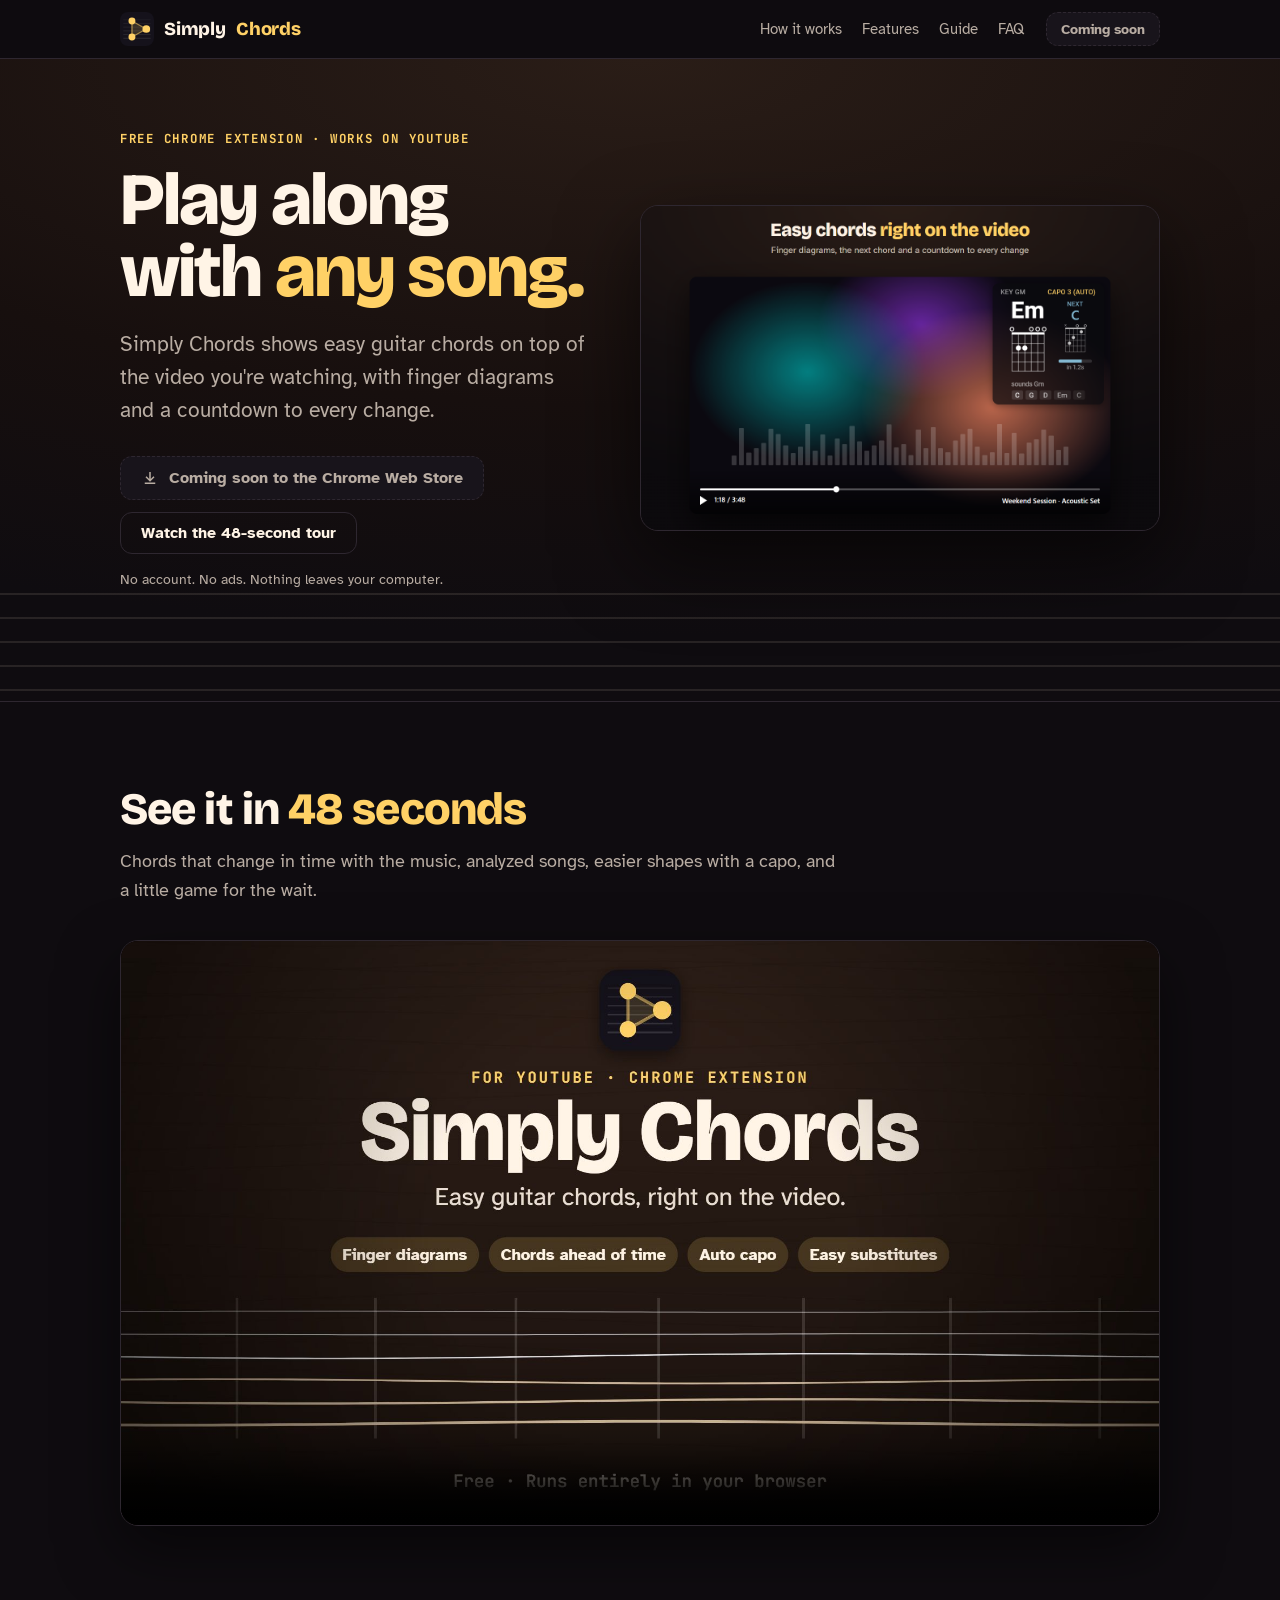
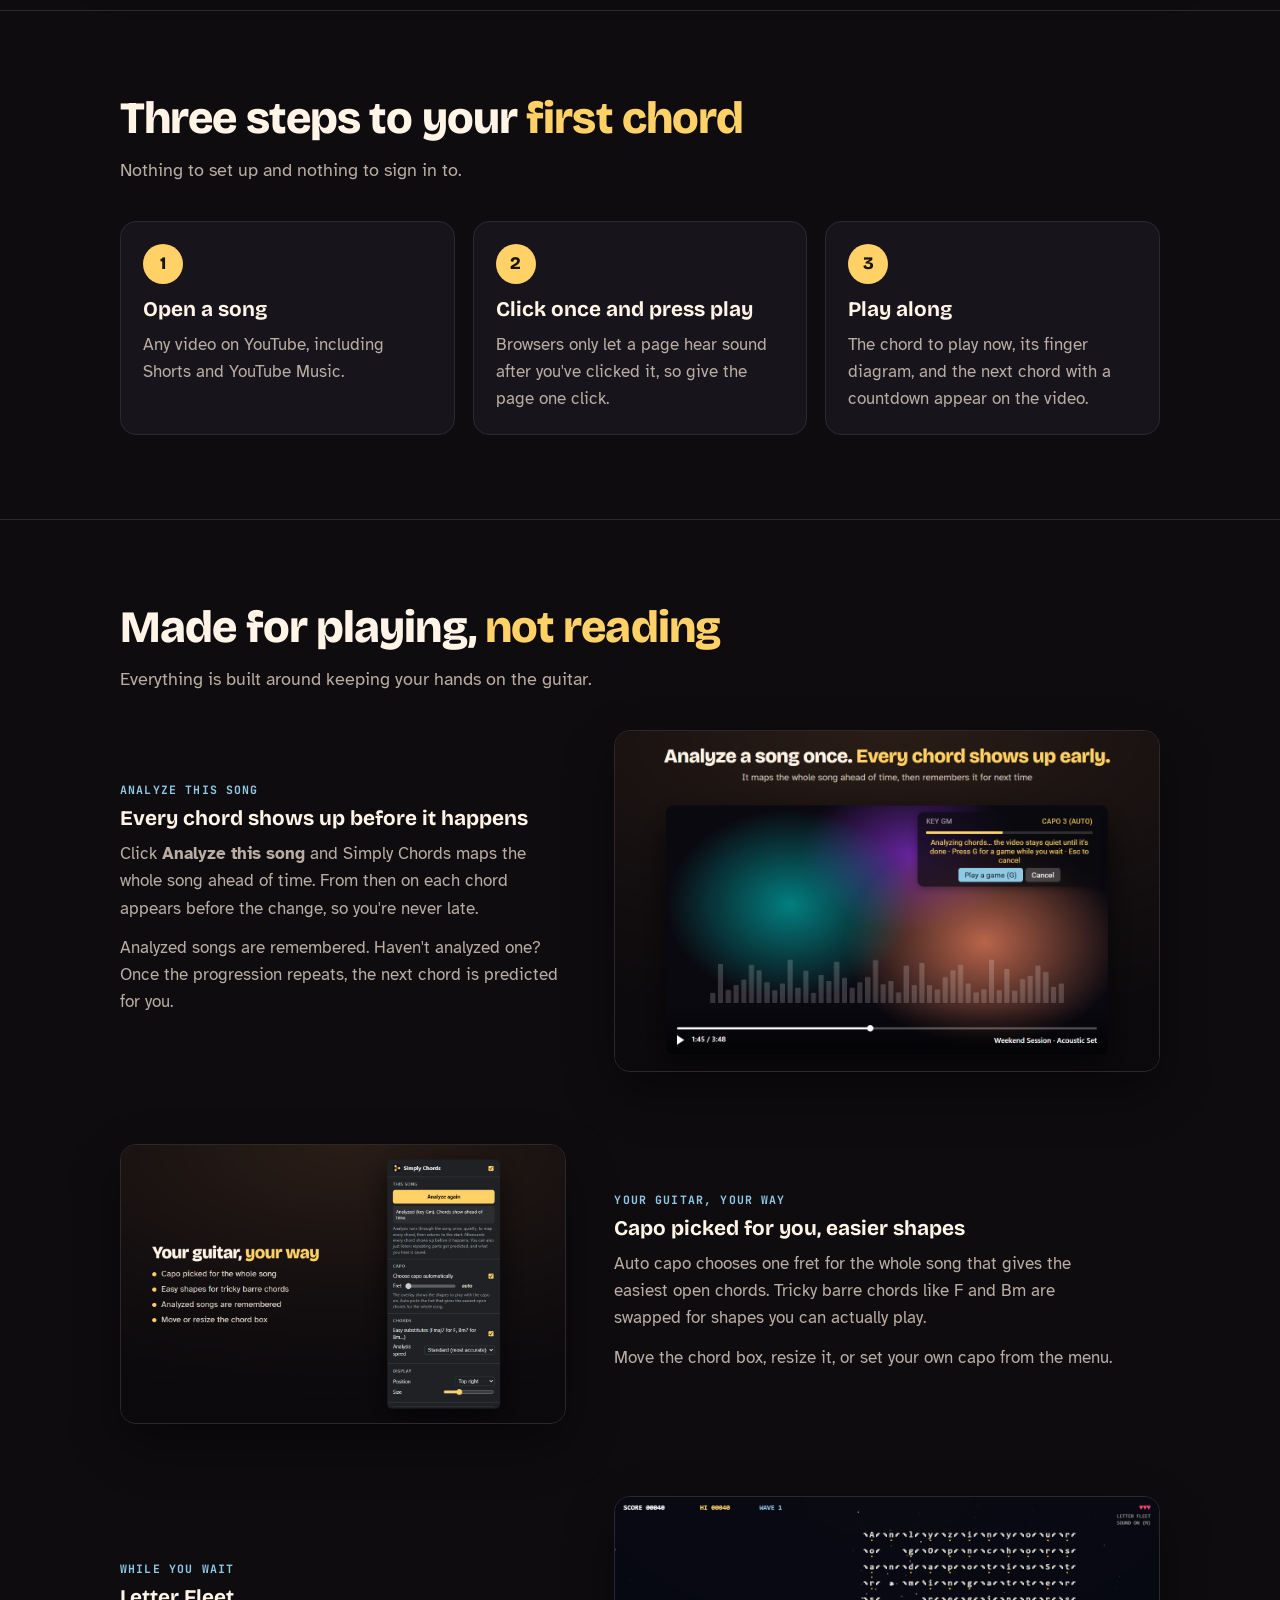
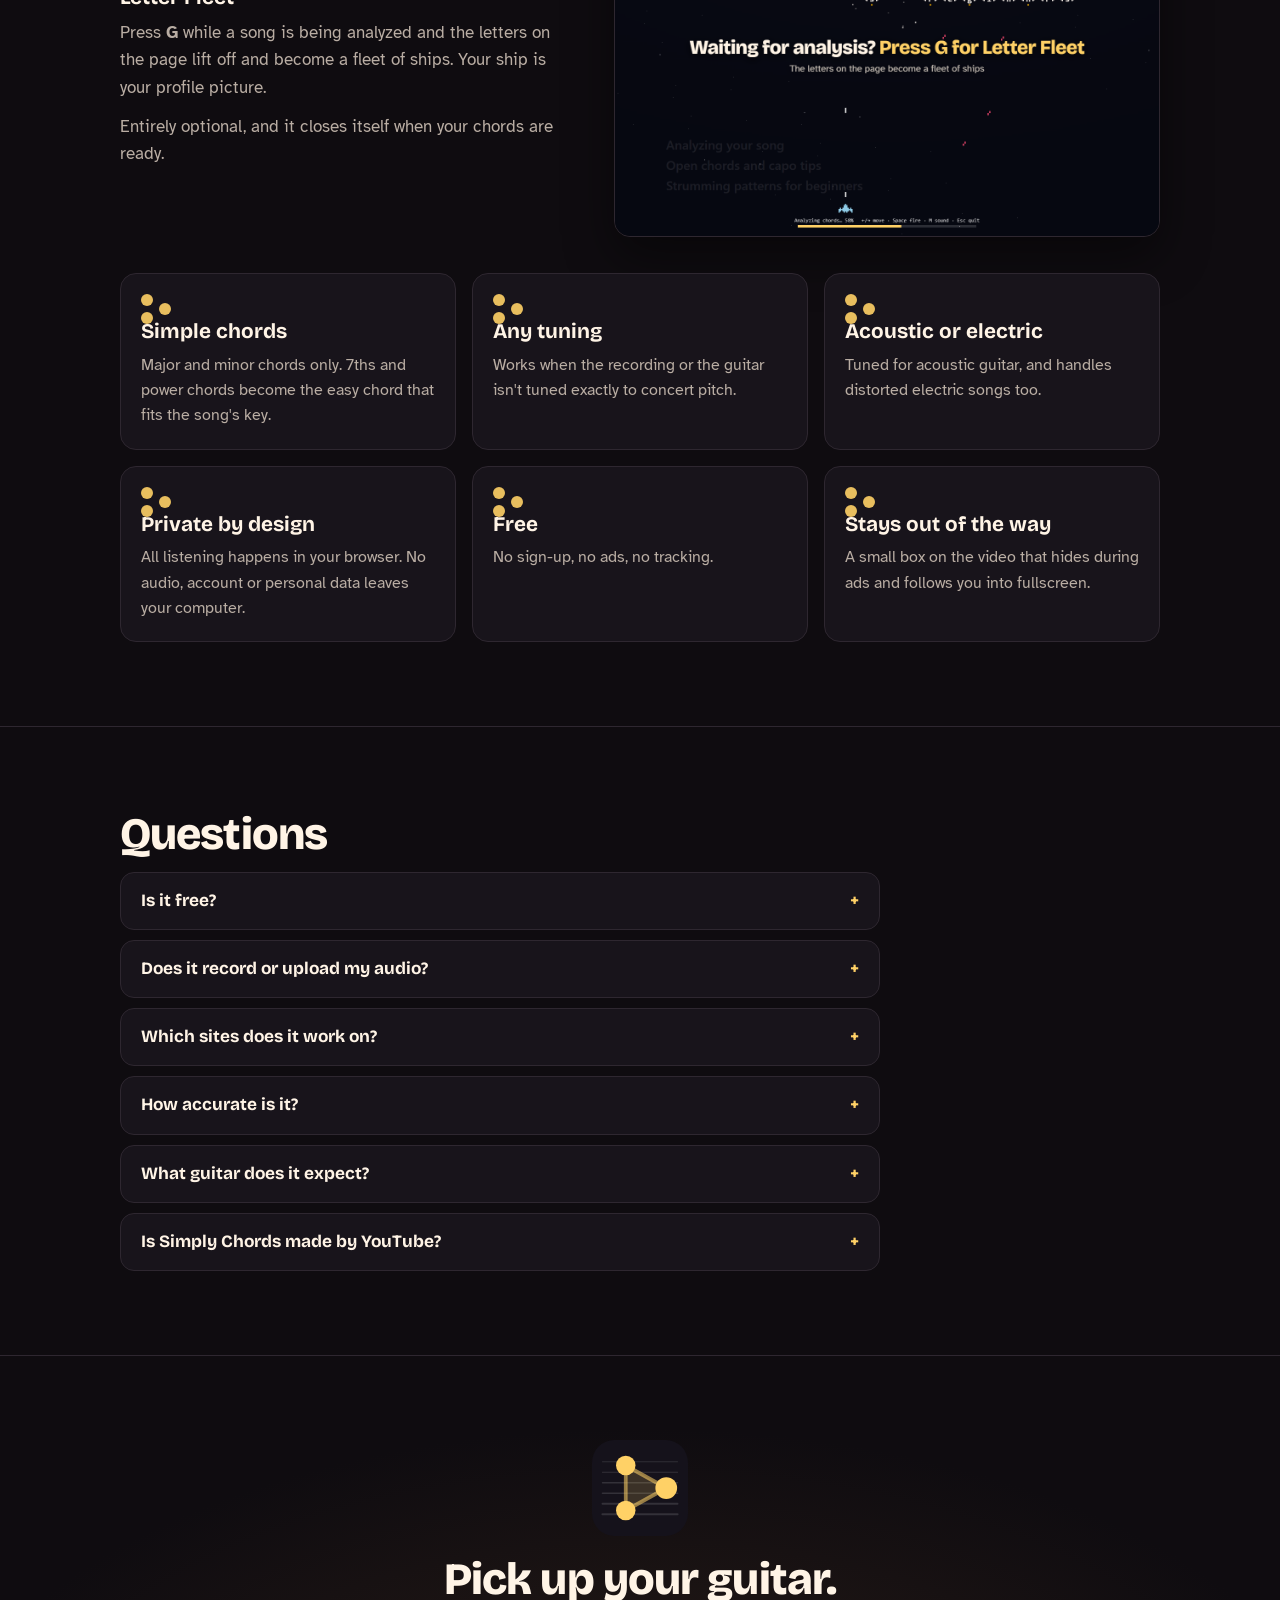
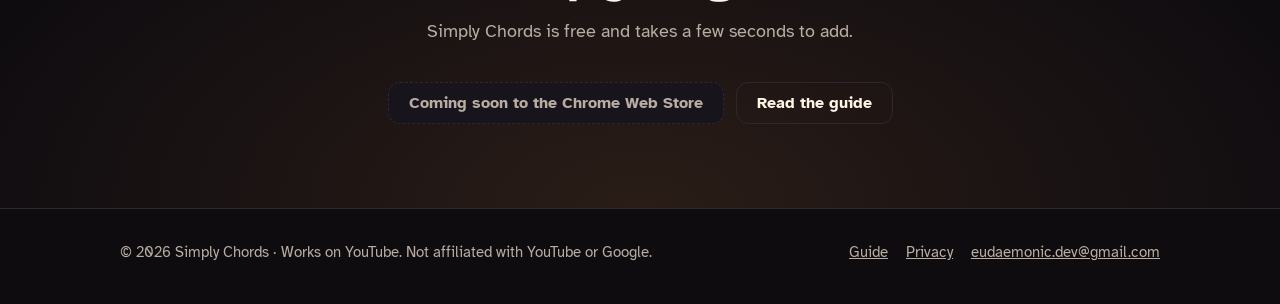
==== index.html @ 9faaf2b8 "Added Website" ====
<!doctype html>
<html lang="en">
<head>
  <meta charset="utf-8">
  <meta name="viewport" content="width=device-width, initial-scale=1">
  <title>Simply Chords: easy guitar chords on the video you're watching</title>
  <meta name="description" content="A free Chrome extension that shows easy guitar chords, with finger diagrams, on top of the YouTube video you're watching. Auto capo, easy shapes, and every chord shown as you need it.">
  <meta property="og:title" content="Simply Chords">
  <meta property="og:description" content="Easy guitar chords, right on the video. A free Chrome extension for playing along.">
  <meta property="og:image" content="assets/marquee-1400x560.png">
  <link rel="icon" type="image/png" href="assets/icon32.png">
  <link rel="preconnect" href="https://fonts.googleapis.com">
  <link rel="preconnect" href="https://fonts.gstatic.com" crossorigin>
  <link rel="stylesheet" href="https://fonts.googleapis.com/css2?family=Bricolage+Grotesque:opsz,wght@12..96,700;12..96,800&family=Atkinson+Hyperlegible:wght@400;700&family=JetBrains+Mono:wght@700&display=swap">
  <link rel="stylesheet" href="site.css">
</head>
<body>
  <header class="nav">
    <div class="wrap">
      <a class="brand" href="./"><img src="assets/icon-mark.svg" alt="">Simply <b>Chords</b></a>
      <nav class="nav-links" aria-label="Sections">
        <a href="#how">How it works</a>
        <a href="#features">Features</a>
        <a href="guide.html">Guide</a>
        <a href="#faq">FAQ</a>
      </nav>
      <a class="btn btn-gold btn-sm" data-store-link data-soon="Coming soon" href="#"><span data-label>Add to Chrome</span></a>
    </div>
  </header>

  <main>
    <div class="hero">
      <div class="wrap">
        <div>
          <p class="eyebrow">Free Chrome extension · Works on YouTube</p>
          <h1>Play along with <em>any song.</em></h1>
          <p class="lede">Simply Chords shows easy guitar chords on top of the video you're watching, with finger diagrams and a countdown to every change.</p>
          <div class="cta">
            <a class="btn btn-gold" data-store-link href="#">
              <svg viewBox="0 0 24 24" aria-hidden="true"><path fill="currentColor" d="M11 4h2v9.2l3.6-3.6 1.4 1.4-6 6-6-6 1.4-1.4 3.6 3.6z"/><path fill="currentColor" d="M5 18h14v2H5z"/></svg>
              <span data-label>Add to Chrome, it's free</span>
            </a>
            <a class="btn btn-ghost" href="#tour">Watch the 48-second tour</a>
          </div>
          <p class="fine">No account. No ads. Nothing leaves your computer.</p>
        </div>
        <img class="hero-shot" src="assets/screenshot-1-chords.png" width="1280" height="800" alt="The Simply Chords chord box on a video: the chord Em with its finger diagram, the next chord C with a countdown, capo 3 chosen automatically, and the upcoming chords.">
      </div>
    </div>

    <section id="tour" aria-labelledby="tour-h">
      <div class="wrap">
        <h2 id="tour-h">See it in <em>48 seconds</em></h2>
        <p class="intro">Chords that change in time with the music, analyzed songs, easier shapes with a capo, and a little game for the wait.</p>
        <div class="video">
          <video controls preload="metadata" poster="assets/promo-poster.jpg" playsinline>
            <source src="assets/simply-chords-promo.mp4" type="video/mp4">
            Your browser can't play this video. <a href="assets/simply-chords-promo.mp4">Download it</a> instead.
          </video>
        </div>
      </div>
    </section>

    <section id="how" aria-labelledby="how-h">
      <div class="wrap">
        <h2 id="how-h">Three steps to your <em>first chord</em></h2>
        <p class="intro">Nothing to set up and nothing to sign in to.</p>
        <ol class="steps">
          <li><h3>Open a song</h3><p>Any video on YouTube, including Shorts and YouTube Music.</p></li>
          <li><h3>Click once and press play</h3><p>Browsers only let a page hear sound after you've clicked it, so give the page one click.</p></li>
          <li><h3>Play along</h3><p>The chord to play now, its finger diagram, and the next chord with a countdown appear on the video.</p></li>
        </ol>
      </div>
    </section>

    <section id="features" aria-labelledby="features-h">
      <div class="wrap">
        <h2 id="features-h">Made for playing, <em>not reading</em></h2>
        <p class="intro">Everything is built around keeping your hands on the guitar.</p>

        <div class="feature">
          <div class="text">
            <span class="tag">Analyze this song</span>
            <h3>Every chord shows up before it happens</h3>
            <p>Click <strong>Analyze this song</strong> and Simply Chords maps the whole song ahead of time. From then on each chord appears before the change, so you're never late.</p>
            <p>Analyzed songs are remembered. Haven't analyzed one? Once the progression repeats, the next chord is predicted for you.</p>
          </div>
          <img class="shot" src="assets/screenshot-2-analyze.png" width="1280" height="800" loading="lazy" alt="The chord box while a song is being analyzed, with a progress bar and a button to play a game while you wait.">
        </div>

        <div class="feature flip">
          <div class="text">
            <span class="tag">Your guitar, your way</span>
            <h3>Capo picked for you, easier shapes</h3>
            <p>Auto capo chooses one fret for the whole song that gives the easiest open chords. Tricky barre chords like F and Bm are swapped for shapes you can actually play.</p>
            <p>Move the chord box, resize it, or set your own capo from the menu.</p>
          </div>
          <img class="shot" src="assets/screenshot-3-menu.png" width="1280" height="800" loading="lazy" alt="The Simply Chords menu with capo, easy shapes, analysis and display settings.">
        </div>

        <div class="feature">
          <div class="text">
            <span class="tag">While you wait</span>
            <h3>Letter Fleet</h3>
            <p>Press <strong>G</strong> while a song is being analyzed and the letters on the page lift off and become a fleet of ships. Your ship is your profile picture.</p>
            <p>Entirely optional, and it closes itself when your chords are ready.</p>
          </div>
          <img class="shot" src="assets/screenshot-4-game.png" width="1280" height="800" loading="lazy" alt="The Letter Fleet game: letters from the page arranged as a fleet of small winged ships above the player's ship.">
        </div>

        <div class="grid">
          <div class="card"><div class="dot"></div><h3>Simple chords</h3><p>Major and minor chords only. 7ths and power chords become the easy chord that fits the song's key.</p></div>
          <div class="card"><div class="dot"></div><h3>Any tuning</h3><p>Works when the recording or the guitar isn't tuned exactly to concert pitch.</p></div>
          <div class="card"><div class="dot"></div><h3>Acoustic or electric</h3><p>Tuned for acoustic guitar, and handles distorted electric songs too.</p></div>
          <div class="card"><div class="dot"></div><h3>Private by design</h3><p>All listening happens in your browser. No audio, account or personal data leaves your computer.</p></div>
          <div class="card"><div class="dot"></div><h3>Free</h3><p>No sign-up, no ads, no tracking.</p></div>
          <div class="card"><div class="dot"></div><h3>Stays out of the way</h3><p>A small box on the video that hides during ads and follows you into fullscreen.</p></div>
        </div>
      </div>
    </section>

    <section id="faq" aria-labelledby="faq-h">
      <div class="wrap">
        <h2 id="faq-h">Questions</h2>
        <div class="faq">
          <details><summary>Is it free?</summary><p>Yes. No account, no ads and no paid version.</p></details>
          <details><summary>Does it record or upload my audio?</summary><p>No. The sound of the video is analyzed in your browser as it plays and is never recorded, saved or sent anywhere. See the <a href="privacy.html">privacy policy</a>.</p></details>
          <details><summary>Which sites does it work on?</summary><p>YouTube and YouTube Music, in Chrome and other Chromium browsers such as Edge.</p></details>
          <details><summary>How accurate is it?</summary><p>Very good on clear guitar songs, and an analyzed song is more accurate than live listening. Busy mixes with loud vocals or heavy effects are the hardest. Inversions and slash chords (like G/B) aren't shown.</p></details>
          <details><summary>What guitar does it expect?</summary><p>A 6-string guitar in standard tuning. Shapes are chosen to be comfortable on an acoustic, with a capo where it helps.</p></details>
          <details><summary>Is Simply Chords made by YouTube?</summary><p>No. Simply Chords is an independent extension that works on YouTube. It isn't affiliated with or endorsed by YouTube or Google.</p></details>
        </div>
      </div>
    </section>

    <section class="closing" aria-labelledby="closing-h">
      <div class="wrap">
        <img src="assets/icon-mark.svg" alt="">
        <h2 id="closing-h">Pick up your guitar.</h2>
        <p class="intro" style="margin-inline:auto">Simply Chords is free and takes a few seconds to add.</p>
        <div class="cta"><a class="btn btn-gold" data-store-link href="#"><span data-label>Add to Chrome, it's free</span></a><a class="btn btn-ghost" href="guide.html">Read the guide</a></div>
      </div>
    </section>
  </main>

  <footer>
    <div class="wrap">
      <span>© <span id="year">2026</span> Simply Chords · Works on YouTube. Not affiliated with YouTube or Google.</span>
      <nav aria-label="Footer">
        <a href="guide.html">Guide</a>
        <a href="privacy.html">Privacy</a>
        <a href="mailto:eudaemonic.dev@gmail.com">eudaemonic.dev@gmail.com</a>
      </nav>
    </div>
  </footer>

  <script src="config.js"></script>
  <script src="site.js"></script>
</body>
</html>
---- site.css ----
/* Simply Chords site. One committed look (dark rosewood + chord yellow), matching the extension, icon and promo.
   Layout: a single scrolling page; sections alternate text and real screenshots; a fixed-width reading column for copy. */
:root {
  color-scheme: dark;
  --ink: #0f0c10;          /* page ground */
  --wood: #2a1d17;         /* hero rosewood */
  --panel: #18141b;        /* raised surfaces */
  --line: #2e2730;
  --cream: #fff4e6;        /* text */
  --muted: #b9ada3;
  --gold: #ffd166;         /* chord yellow, the one accent */
  --gold-ink: #1a1408;
  --blue: #8ecae6;         /* "next chord" blue, used sparingly */
  --font-display: "Bricolage Grotesque", "Segoe UI", system-ui, sans-serif;
  --font-body: "Atkinson Hyperlegible", "Segoe UI", system-ui, sans-serif;
  --font-mono: "JetBrains Mono", ui-monospace, Consolas, monospace;
  --gutter: clamp(16px, 4vw, 40px);
}
* { box-sizing: border-box; }
html { scroll-behavior: smooth; }
@media (prefers-reduced-motion: reduce) { html { scroll-behavior: auto; } }
body { margin: 0; background: var(--ink); color: var(--cream); font-family: var(--font-body); font-size: 1.06rem; line-height: 1.6; }
img, video { max-width: 100%; height: auto; display: block; }
a { color: var(--gold); }
:focus-visible { outline: 3px solid var(--gold); outline-offset: 3px; border-radius: 6px; }
.wrap { max-width: 1120px; margin: 0 auto; padding-inline: var(--gutter); }

/* Nav */
.nav { position: sticky; top: 0; z-index: 10; background: rgba(15, 12, 16, 0.86); backdrop-filter: blur(10px); border-bottom: 1px solid var(--line); }
.nav .wrap { display: flex; align-items: center; gap: 22px; padding-block: 12px; }
.brand { display: flex; align-items: center; gap: 10px; text-decoration: none; color: var(--cream); font: 800 1.15rem/1 var(--font-display); letter-spacing: -0.01em; margin-right: auto; }
.brand img { width: 34px; height: 34px; }
.brand b { color: var(--gold); font-weight: 800; }
.nav-links { display: flex; gap: 20px; }
.nav-links a { color: var(--muted); text-decoration: none; font-size: 0.95rem; }
.nav-links a:hover { color: var(--cream); }
@media (max-width: 760px) { .nav-links { display: none; } }

/* Buttons */
.btn { display: inline-flex; align-items: center; gap: 10px; padding: 12px 20px; border-radius: 12px; font: 700 1rem/1 var(--font-body); text-decoration: none; cursor: pointer; border: 0; }
.btn-gold { background: var(--gold); color: var(--gold-ink); box-shadow: 0 10px 26px rgba(255, 209, 102, 0.18); }
.btn-gold:hover { background: #ffdc85; }
.btn-ghost { color: var(--cream); border: 1px solid var(--line); background: transparent; }
.btn-ghost:hover { border-color: var(--muted); }
.btn.is-soon { background: var(--panel); color: var(--muted); box-shadow: none; border: 1px dashed var(--line); cursor: default; }
.btn-sm { padding: 9px 14px; font-size: 0.9rem; }
.btn svg { width: 18px; height: 18px; flex: none; }

/* Hero */
.hero { position: relative; overflow: hidden; background: radial-gradient(120% 90% at 50% 0%, var(--wood) 0%, #170f0e 60%, var(--ink) 100%); border-bottom: 1px solid var(--line); }
.hero::after { /* six strings */
  content: ""; position: absolute; left: 0; right: 0; bottom: 10px; height: 120px; pointer-events: none; opacity: 0.22;
  background: repeating-linear-gradient(180deg, transparent 0 22px, rgba(222, 206, 184, 0.55) 22px 24px);
}
.hero .wrap { position: relative; z-index: 1; display: grid; grid-template-columns: minmax(0, 1fr) minmax(0, 1.1fr); gap: 48px; align-items: center; padding-block: 72px 96px; }
@media (max-width: 900px) { .hero .wrap { grid-template-columns: minmax(0, 1fr); padding-block: 48px 72px; } }
.eyebrow { font: 700 0.78rem/1.3 var(--font-mono); letter-spacing: 0.14em; text-transform: uppercase; color: var(--gold); margin: 0 0 16px; }
h1 { font: 800 clamp(2.6rem, 6.5vw, 4.6rem)/0.98 var(--font-display); letter-spacing: -0.025em; margin: 0 0 20px; text-wrap: balance; }
h1 em { font-style: normal; color: var(--gold); }
.lede { font-size: clamp(1.1rem, 2vw, 1.3rem); color: var(--muted); max-width: 34ch; margin: 0 0 28px; }
.cta { display: flex; flex-wrap: wrap; gap: 12px; align-items: center; }
.fine { color: var(--muted); font-size: 0.9rem; margin-top: 14px; }
.hero-shot { border-radius: 18px; overflow: hidden; box-shadow: 0 30px 80px rgba(0, 0, 0, 0.6); border: 1px solid var(--line); }

/* Sections */
section { padding-block: 84px; }
section + section { border-top: 1px solid var(--line); }
h2 { font: 800 clamp(1.9rem, 4vw, 2.8rem)/1.05 var(--font-display); letter-spacing: -0.02em; margin: 0 0 14px; text-wrap: balance; }
h2 em { font-style: normal; color: var(--gold); }
h3 { font: 700 1.3rem/1.2 var(--font-display); margin: 0 0 8px; }
.intro { color: var(--muted); max-width: 60ch; margin: 0 0 36px; font-size: 1.12rem; }

/* Video */
.video { border-radius: 18px; overflow: hidden; border: 1px solid var(--line); background: #000; box-shadow: 0 24px 60px rgba(0, 0, 0, 0.5); }
.video video { width: 100%; height: auto; aspect-ratio: 16 / 9; }

/* Steps (a real sequence, so they're numbered) */
.steps { list-style: none; padding: 0; margin: 0; display: grid; grid-template-columns: repeat(3, minmax(0, 1fr)); gap: 18px; counter-reset: step; }
@media (max-width: 820px) { .steps { grid-template-columns: minmax(0, 1fr); } }
.steps li { counter-increment: step; background: var(--panel); border: 1px solid var(--line); border-radius: 16px; padding: 22px; }
.steps li::before { content: counter(step); display: grid; place-items: center; width: 40px; height: 40px; border-radius: 50%; background: var(--gold); color: var(--gold-ink); font: 800 1.1rem/1 var(--font-display); margin-bottom: 14px; }
.steps p { margin: 0; color: var(--muted); }

/* Feature rows: text beside a real screenshot */
.feature { display: grid; grid-template-columns: minmax(0, 0.9fr) minmax(0, 1.1fr); gap: 48px; align-items: center; }
.feature + .feature { margin-top: 72px; }
.feature.flip .text { order: 2; }
@media (max-width: 860px) { .feature { grid-template-columns: minmax(0, 1fr); gap: 24px; } .feature.flip .text { order: 0; } }
.feature .text p { color: var(--muted); margin: 0 0 12px; max-width: 46ch; }
.feature .shot { border-radius: 16px; overflow: hidden; border: 1px solid var(--line); box-shadow: 0 20px 50px rgba(0, 0, 0, 0.45); }
.tag { display: inline-block; font: 700 0.72rem/1 var(--font-mono); letter-spacing: 0.1em; text-transform: uppercase; color: var(--blue); margin-bottom: 12px; }

/* Small feature grid */
.grid { display: grid; grid-template-columns: repeat(3, minmax(0, 1fr)); gap: 16px; margin-top: 36px; }
@media (max-width: 860px) { .grid { grid-template-columns: repeat(2, minmax(0, 1fr)); } }
@media (max-width: 520px) { .grid { grid-template-columns: minmax(0, 1fr); } }
.card { background: var(--panel); border: 1px solid var(--line); border-radius: 16px; padding: 20px; }
.card p { margin: 0; color: var(--muted); font-size: 0.98rem; }
.card .dot { width: 12px; height: 12px; border-radius: 50%; background: var(--gold); margin-bottom: 14px; box-shadow: 18px 9px 0 var(--gold), 0 18px 0 var(--gold); opacity: 0.9; }

/* FAQ */
.faq { display: grid; gap: 10px; max-width: 760px; }
.faq details { background: var(--panel); border: 1px solid var(--line); border-radius: 14px; padding: 16px 20px; }
.faq summary { cursor: pointer; font: 700 1.08rem/1.4 var(--font-display); list-style: none; display: flex; justify-content: space-between; gap: 12px; }
.faq summary::-webkit-details-marker { display: none; }
.faq summary::after { content: "+"; color: var(--gold); font-weight: 800; }
.faq details[open] summary::after { content: "–"; }
.faq details p { color: var(--muted); margin: 10px 0 0; }

/* Closing call to action */
.closing { text-align: center; background: radial-gradient(80% 120% at 50% 100%, var(--wood) 0%, var(--ink) 70%); }
.closing img { width: 96px; height: 96px; margin: 0 auto 20px; }
.closing .cta { justify-content: center; }

/* Footer */
footer { border-top: 1px solid var(--line); padding-block: 32px 40px; color: var(--muted); font-size: 0.92rem; }
footer .wrap { display: flex; flex-wrap: wrap; gap: 14px 28px; align-items: center; justify-content: space-between; }
footer nav { display: flex; flex-wrap: wrap; gap: 18px; }
footer a { color: var(--muted); }
footer a:hover { color: var(--cream); }
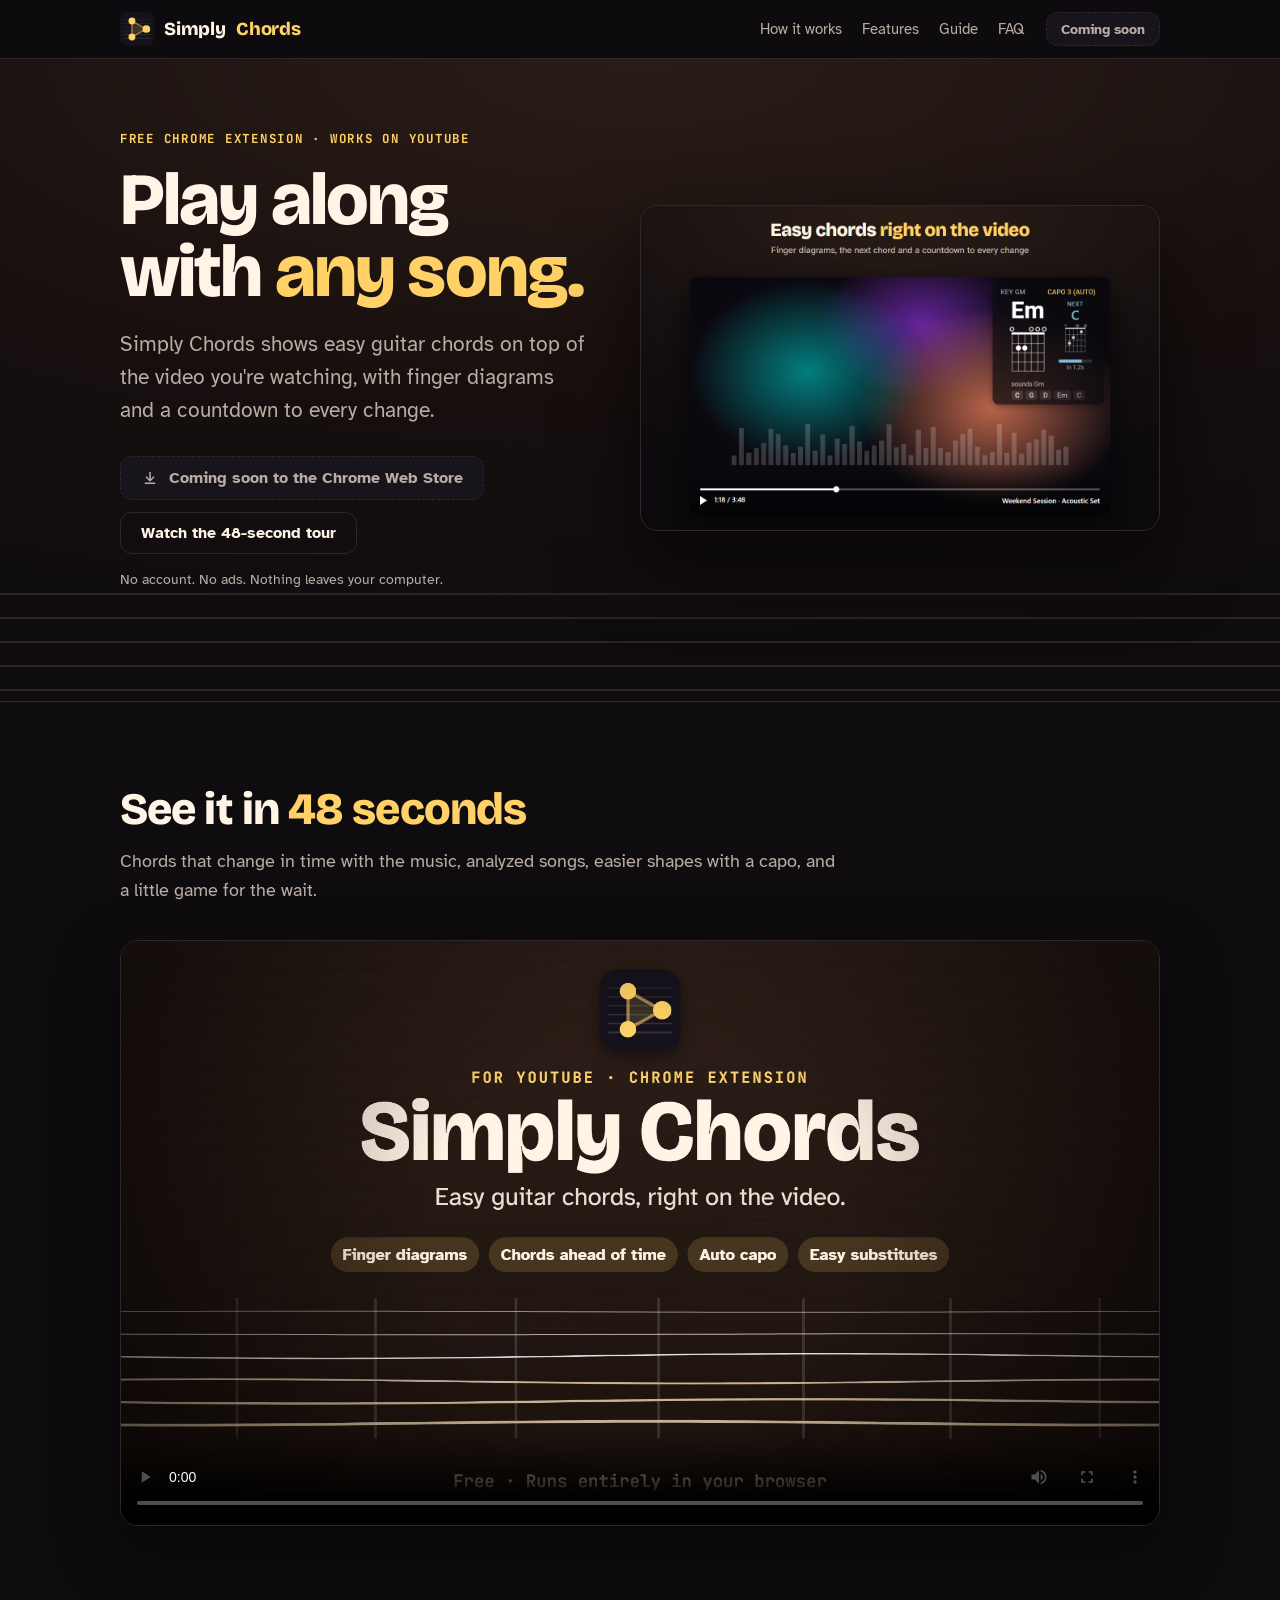
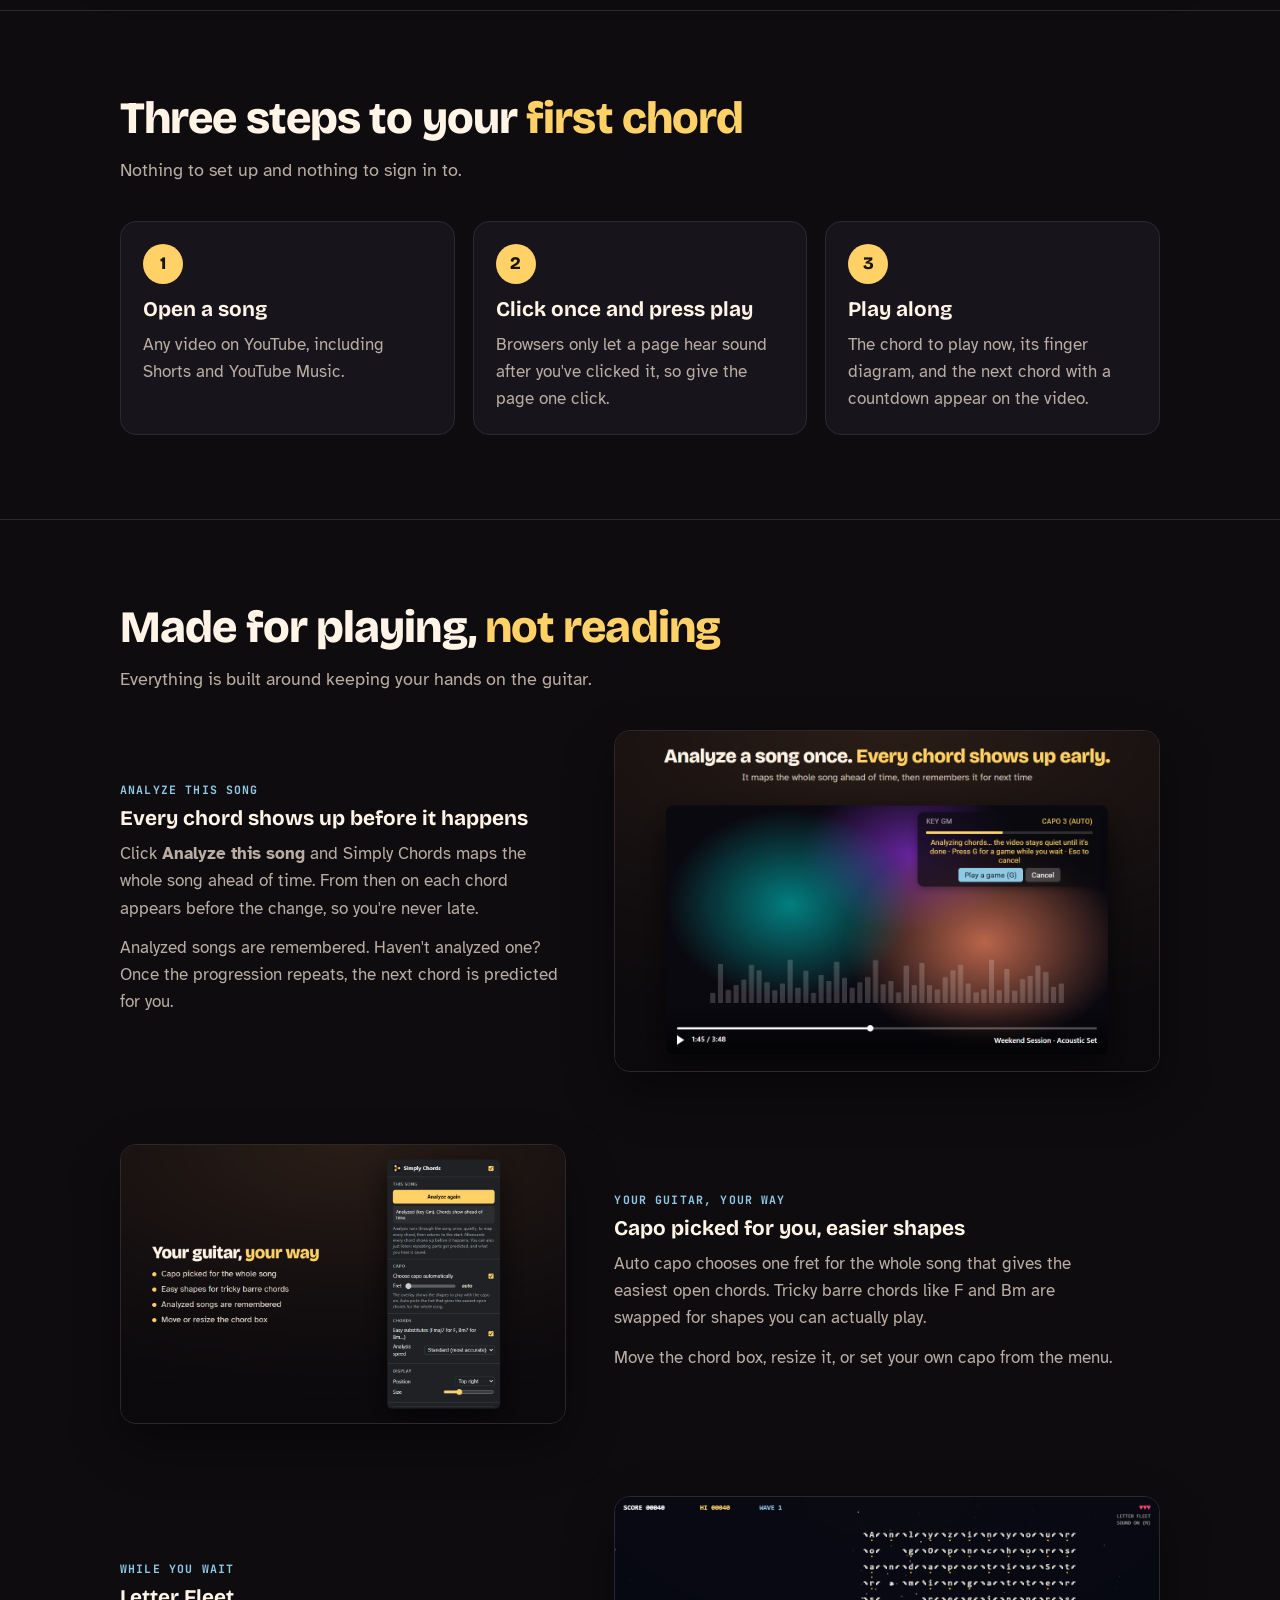
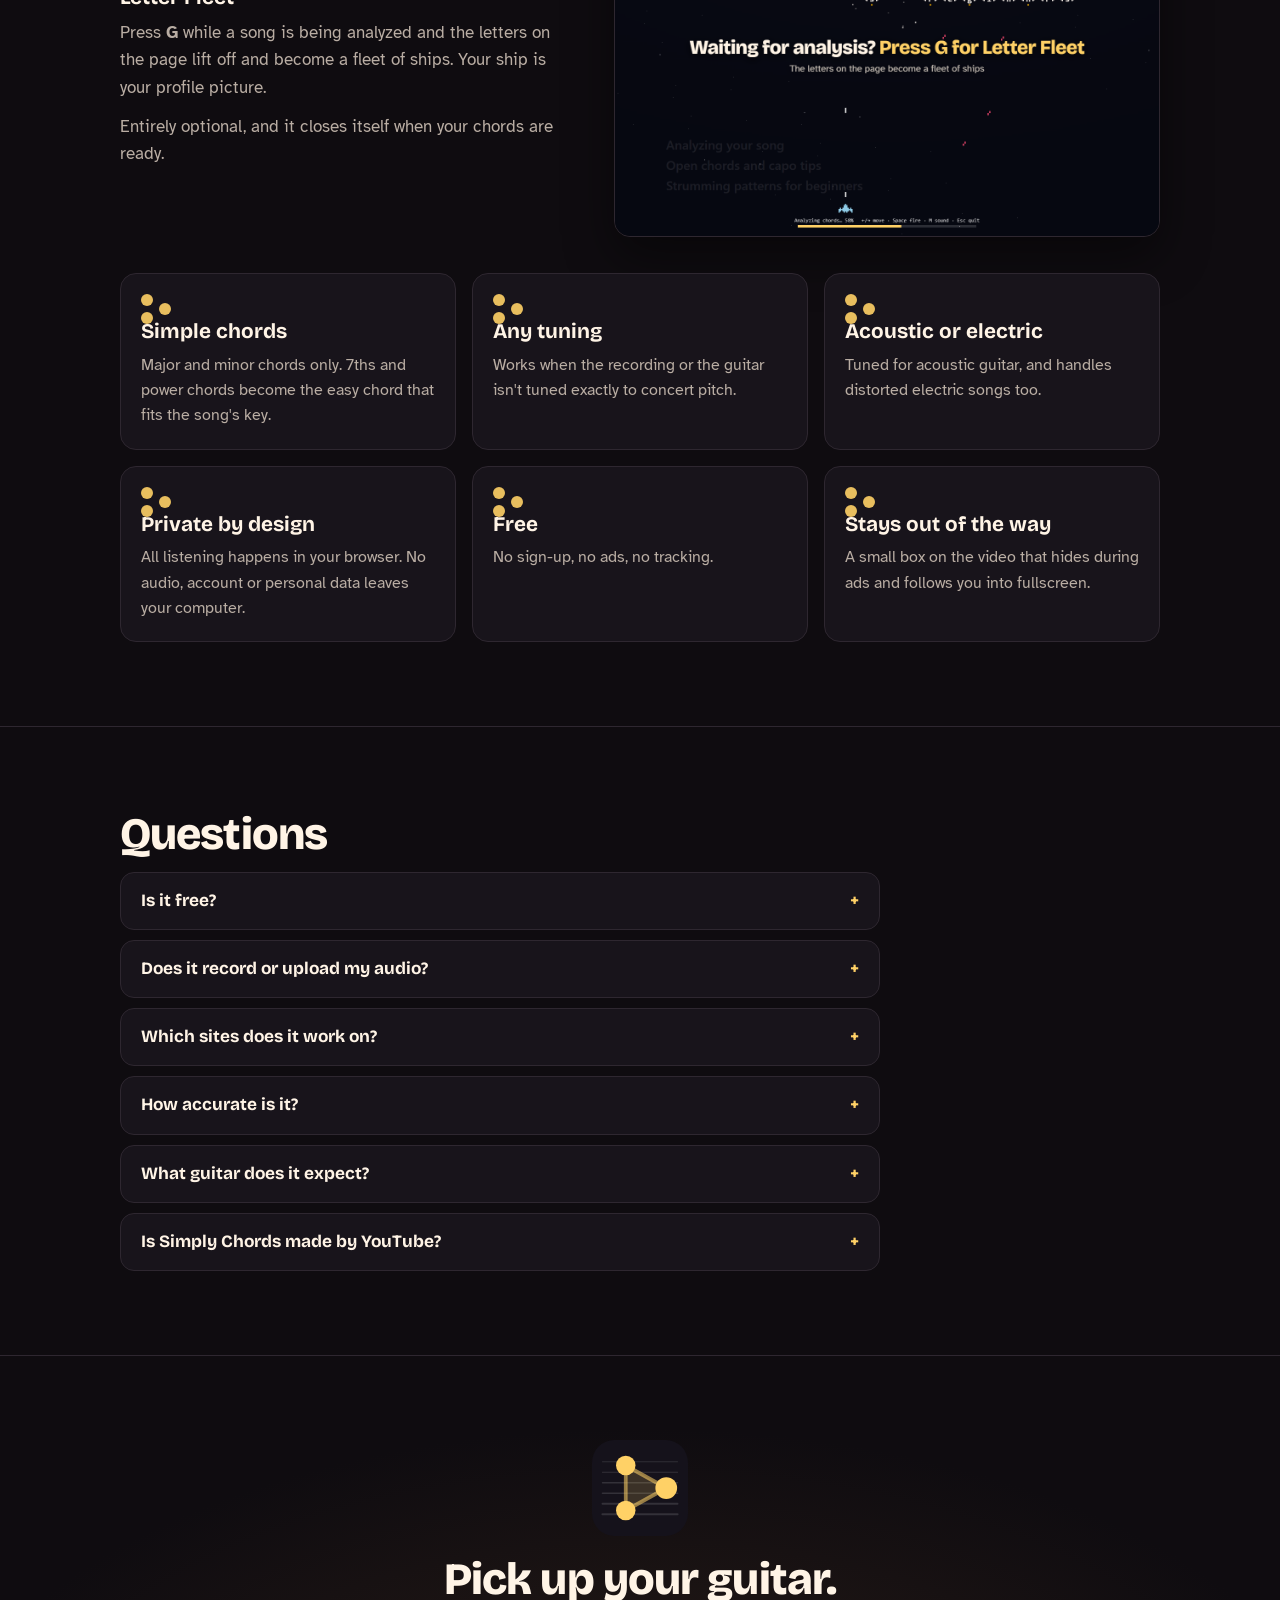
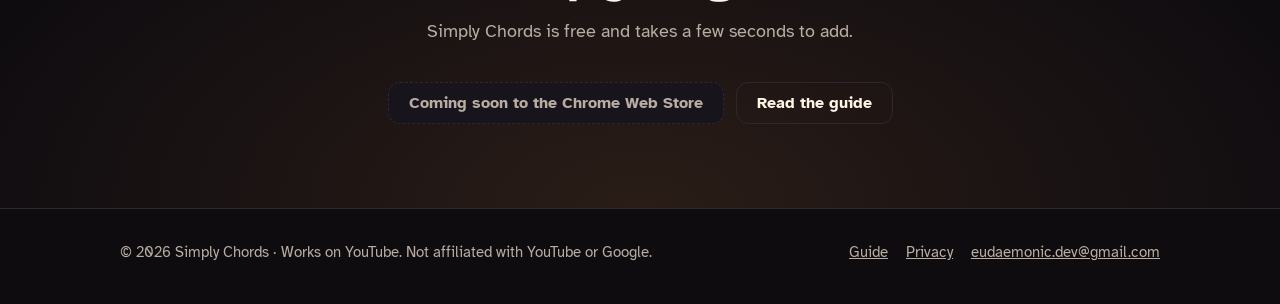
==== commit 8e6750b0: "Add Google site verification meta tag Added Google site verification meta tag for SEO." ====
--- a/index.html
+++ b/index.html
@@ -2,6 +2,7 @@
 <html lang="en">
 <head>
   <meta charset="utf-8">
+  <meta name="google-site-verification" content="1JcOOOsbs0hHMgUnMFZUaDqLxDOTw2CJJ3odNyxBH2Y" />
   <meta name="viewport" content="width=device-width, initial-scale=1">
   <title>Simply Chords: easy guitar chords on the video you're watching</title>
   <meta name="description" content="A free Chrome extension that shows easy guitar chords, with finger diagrams, on top of the YouTube video you're watching. Auto capo, easy shapes, and every chord shown as you need it.">
